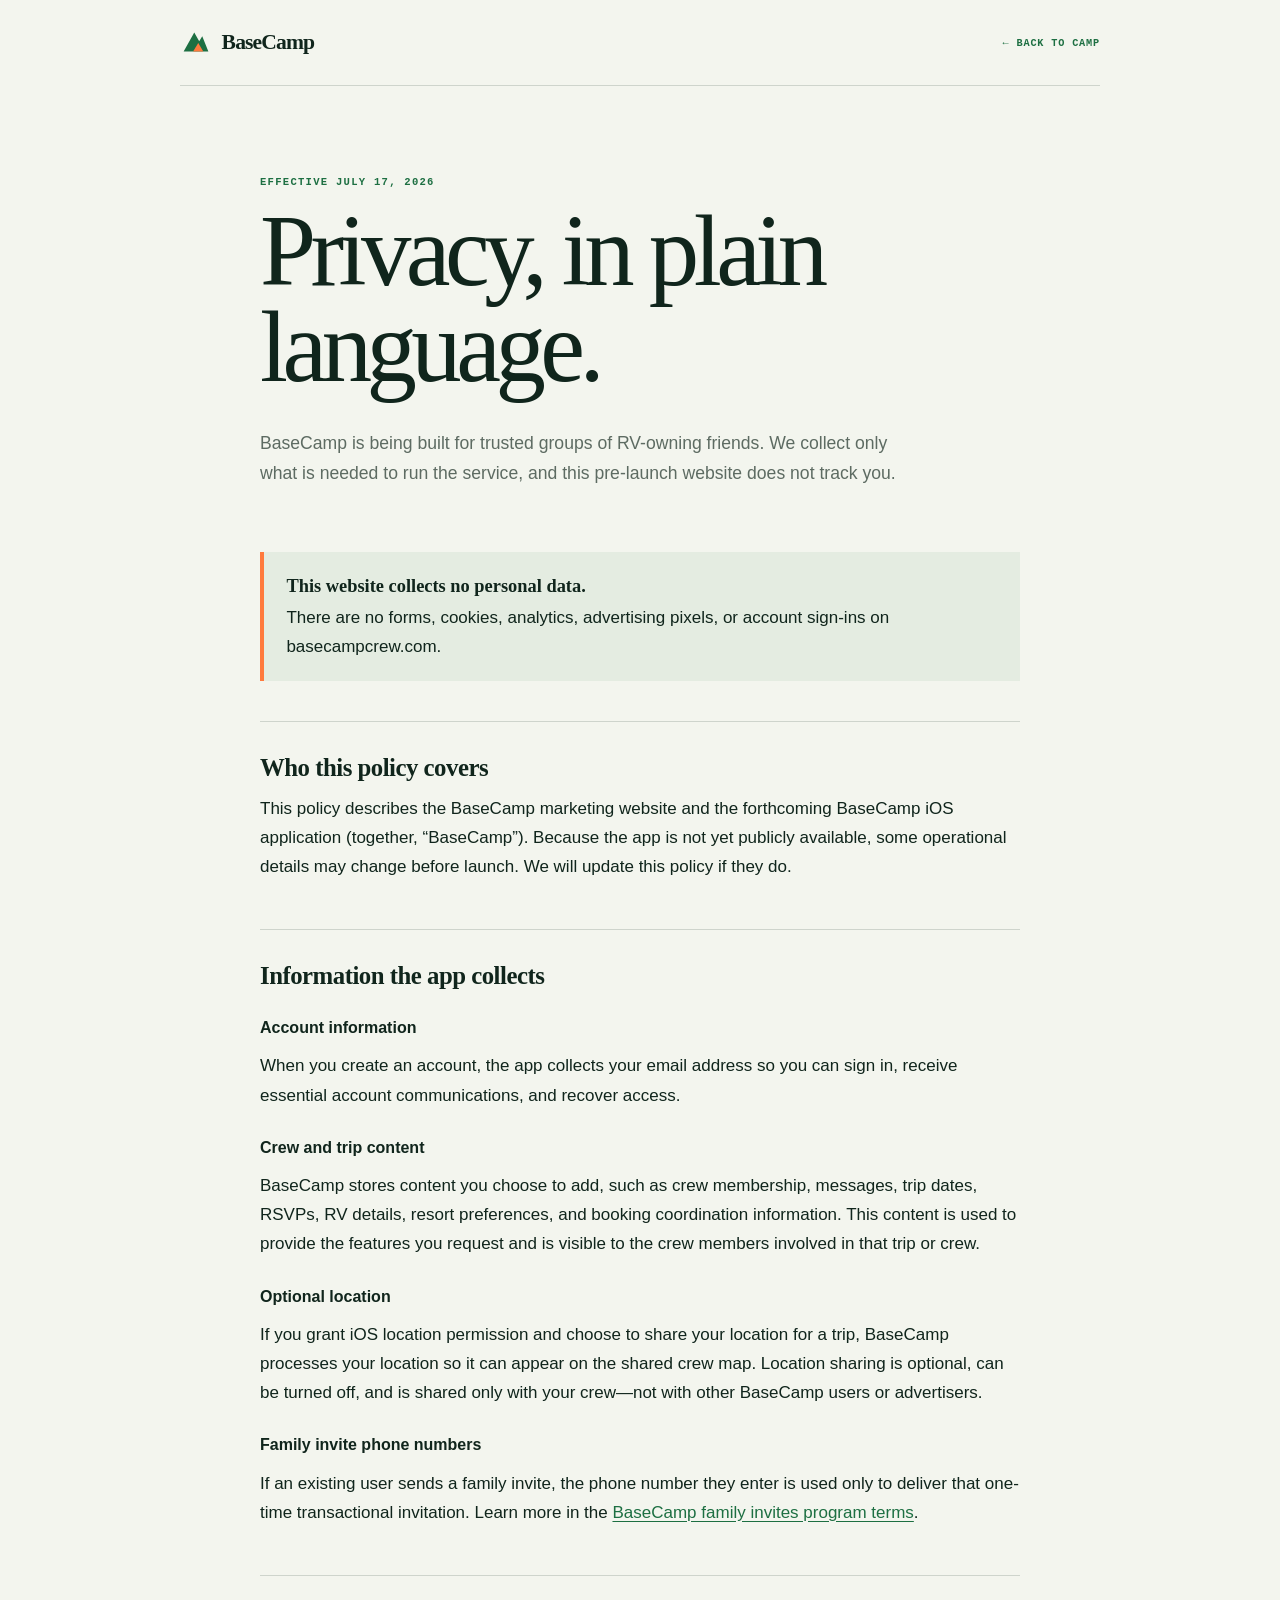
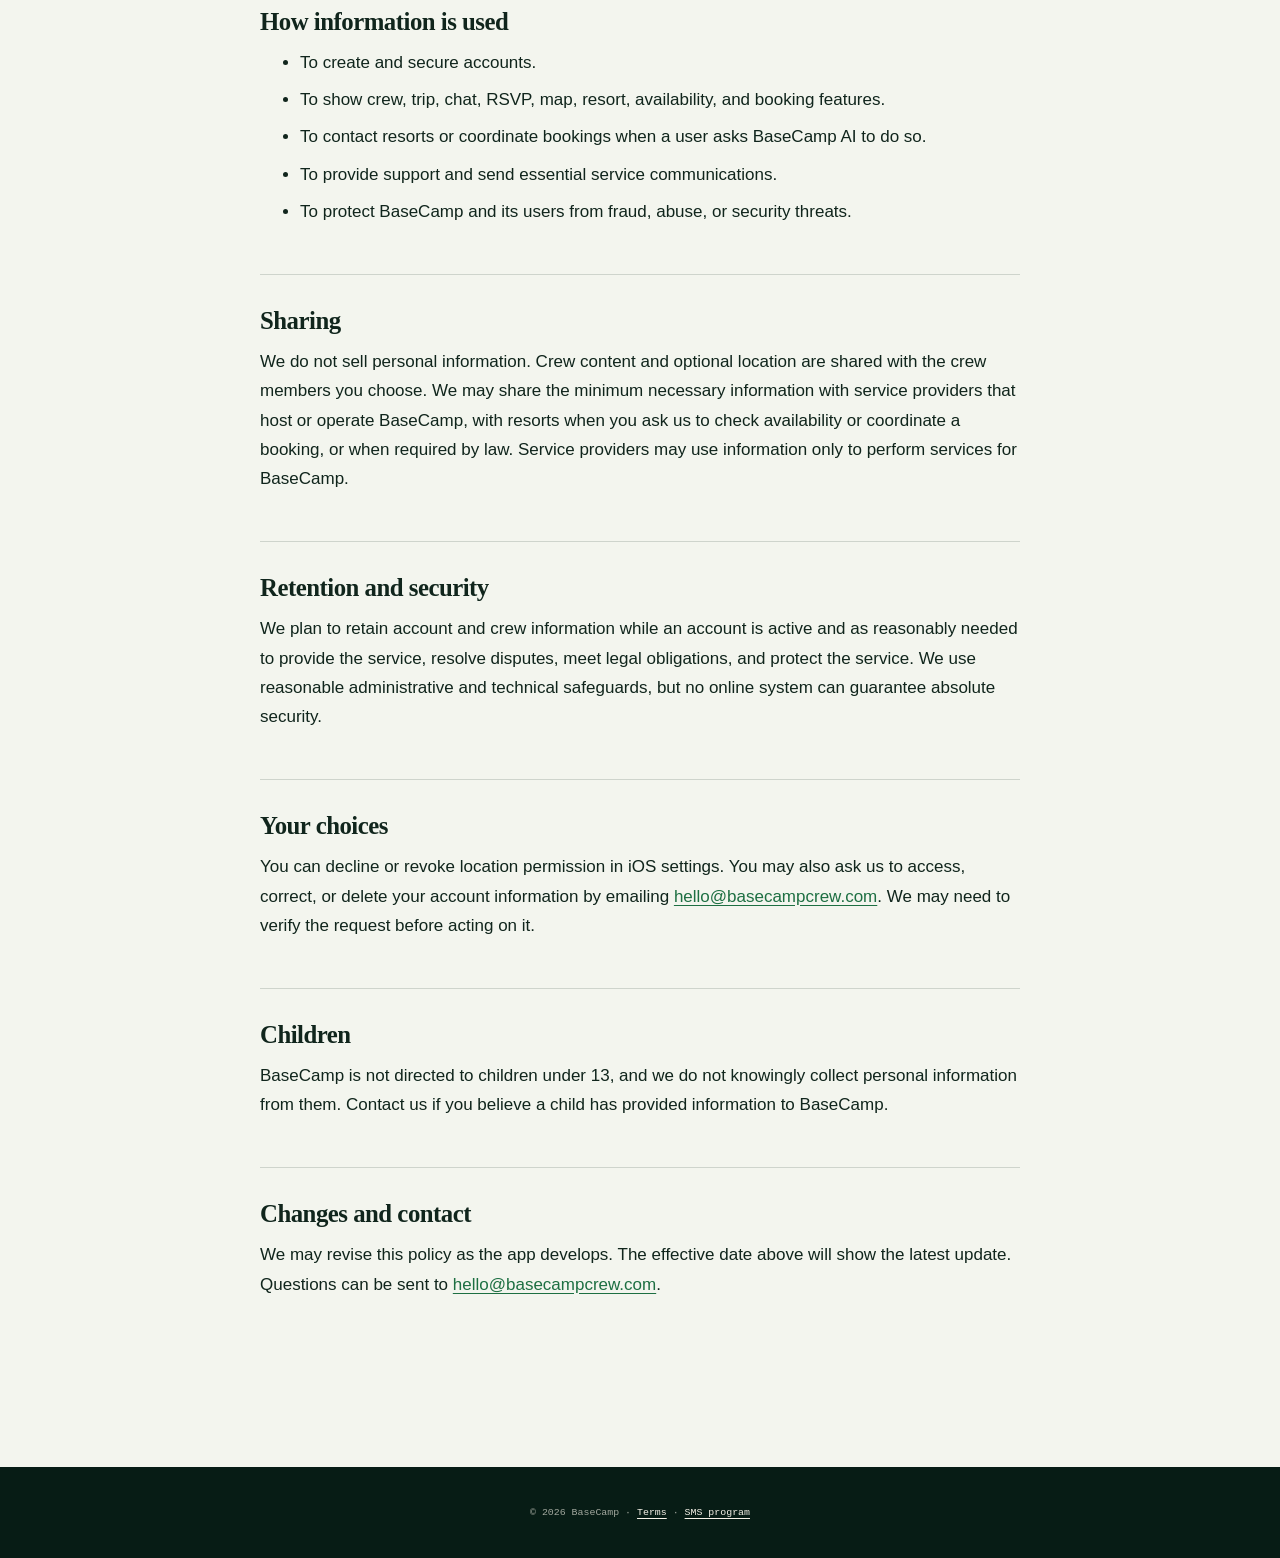
==== privacy.html @ 1815d850 "basecampcrew.com: Modern Trailhead site + hardened deploy tooling (BaseCamp#390) Co-Authored-By: Cla" ====
<!doctype html>
<html lang="en">
<head>
  <meta charset="utf-8">
  <meta name="viewport" content="width=device-width, initial-scale=1">
  <title>Privacy Policy — BaseCamp</title>
  <meta name="description" content="BaseCamp privacy policy for the pre-launch website and iOS app.">
  <meta name="robots" content="index,follow">
  <link rel="canonical" href="https://basecampcrew.com/privacy.html">
  <link rel="icon" href="data:image/svg+xml,%3Csvg xmlns='http://www.w3.org/2000/svg' viewBox='0 0 64 64'%3E%3Crect width='64' height='64' rx='16' fill='%231d6f42'/%3E%3Cpath d='M11 46 28 16l8 14 5-8 13 24Z' fill='%23f4f4ec'/%3E%3C/svg%3E">
  <link rel="stylesheet" href="css/legal.css">
</head>
<body>
  <a class="skip-link" href="#content">Skip to content</a>
  <header class="legal-header"><a class="brand" href="index.html"><svg viewBox="0 0 44 44" aria-hidden="true"><path d="M5 35 19.6 9l6.8 11.8 4.2-6.8L39 35Z"/><path class="fire" d="m18 35 7.1-11.6L32 35Z"/></svg>BaseCamp</a><a class="back" href="index.html">← Back to camp</a></header>
  <main id="content">
    <p class="legal-kicker">Effective July 17, 2026</p>
    <h1>Privacy, in plain language.</h1>
    <p class="intro">BaseCamp is being built for trusted groups of RV-owning friends. We collect only what is needed to run the service, and this pre-launch website does not track you.</p>
    <div class="notice"><strong>This website collects no personal data.</strong>There are no forms, cookies, analytics, advertising pixels, or account sign-ins on basecampcrew.com.</div>
    <section><h2>Who this policy covers</h2><p>This policy describes the BaseCamp marketing website and the forthcoming BaseCamp iOS application (together, “BaseCamp”). Because the app is not yet publicly available, some operational details may change before launch. We will update this policy if they do.</p></section>
    <section><h2>Information the app collects</h2><h3>Account information</h3><p>When you create an account, the app collects your email address so you can sign in, receive essential account communications, and recover access.</p><h3>Crew and trip content</h3><p>BaseCamp stores content you choose to add, such as crew membership, messages, trip dates, RSVPs, RV details, resort preferences, and booking coordination information. This content is used to provide the features you request and is visible to the crew members involved in that trip or crew.</p><h3>Optional location</h3><p>If you grant iOS location permission and choose to share your location for a trip, BaseCamp processes your location so it can appear on the shared crew map. Location sharing is optional, can be turned off, and is shared only with your crew—not with other BaseCamp users or advertisers.</p><h3>Family invite phone numbers</h3><p>If an existing user sends a family invite, the phone number they enter is used only to deliver that one-time transactional invitation. Learn more in the <a href="sms.html">BaseCamp family invites program terms</a>.</p></section>
    <section><h2>How information is used</h2><ul><li>To create and secure accounts.</li><li>To show crew, trip, chat, RSVP, map, resort, availability, and booking features.</li><li>To contact resorts or coordinate bookings when a user asks BaseCamp AI to do so.</li><li>To provide support and send essential service communications.</li><li>To protect BaseCamp and its users from fraud, abuse, or security threats.</li></ul></section>
    <section><h2>Sharing</h2><p>We do not sell personal information. Crew content and optional location are shared with the crew members you choose. We may share the minimum necessary information with service providers that host or operate BaseCamp, with resorts when you ask us to check availability or coordinate a booking, or when required by law. Service providers may use information only to perform services for BaseCamp.</p></section>
    <section><h2>Retention and security</h2><p>We plan to retain account and crew information while an account is active and as reasonably needed to provide the service, resolve disputes, meet legal obligations, and protect the service. We use reasonable administrative and technical safeguards, but no online system can guarantee absolute security.</p></section>
    <section><h2>Your choices</h2><p>You can decline or revoke location permission in iOS settings. You may also ask us to access, correct, or delete your account information by emailing <a href="mailto:hello@basecampcrew.com">hello@basecampcrew.com</a>. We may need to verify the request before acting on it.</p></section>
    <section><h2>Children</h2><p>BaseCamp is not directed to children under 13, and we do not knowingly collect personal information from them. Contact us if you believe a child has provided information to BaseCamp.</p></section>
    <section><h2>Changes and contact</h2><p>We may revise this policy as the app develops. The effective date above will show the latest update. Questions can be sent to <a href="mailto:hello@basecampcrew.com">hello@basecampcrew.com</a>.</p></section>
  </main>
  <footer>© 2026 BaseCamp · <a href="terms.html">Terms</a> · <a href="sms.html">SMS program</a></footer>
</body>
</html>
---- css/legal.css ----
:root {
  color-scheme: light dark;
  --paper: #f3f5ee;
  --ink: #10251c;
  --muted: #5d6b62;
  --green: #1d6f42;
  --orange: #ff7a3d;
  --line: rgba(16, 37, 28, .16);
  --display: Charter, "Iowan Old Style", "Palatino Linotype", Georgia, serif;
  --sans: "Avenir Next", Avenir, "Trebuchet MS", sans-serif;
  --mono: "SFMono-Regular", Consolas, "Liberation Mono", monospace;
}
* { box-sizing: border-box; }
body { margin: 0; background: var(--paper); color: var(--ink); font-family: var(--sans); font-size: 17px; line-height: 1.72; }
a { color: var(--green); text-underline-offset: 3px; }
.skip-link { position: fixed; top: 8px; left: 8px; z-index: 9; padding: .6rem 1rem; transform: translateY(-150%); background: var(--ink); color: var(--paper); }
.skip-link:focus { transform: none; }
.legal-header { display: flex; justify-content: space-between; align-items: center; width: min(100% - 40px, 920px); height: 86px; margin: 0 auto; border-bottom: 1px solid var(--line); }
.brand { display: inline-flex; align-items: center; gap: .6rem; color: var(--ink); font-family: var(--display); font-size: 1.35rem; font-weight: 700; letter-spacing: -.04em; text-decoration: none; }
.brand svg { width: 32px; fill: var(--green); }
.brand .fire { fill: var(--orange); }
.back { font: 700 .64rem var(--mono); letter-spacing: .08em; text-decoration: none; text-transform: uppercase; }
main { width: min(100% - 40px, 760px); margin: 0 auto; padding: 90px 0 120px; }
.legal-kicker { margin: 0 0 1rem; color: var(--green); font: 700 .66rem var(--mono); letter-spacing: .12em; text-transform: uppercase; }
h1 { max-width: 700px; margin: 0; font: 500 clamp(3.5rem, 9vw, 6.3rem)/.95 var(--display); letter-spacing: -.055em; }
.intro { max-width: 650px; margin: 2rem 0 4rem; color: var(--muted); font-size: 1.1rem; }
.notice { margin: 2.5rem 0; padding: 1.2rem 1.4rem; border-left: 4px solid var(--orange); background: rgba(29,111,66,.07); }
.notice strong { display: block; font-family: var(--display); font-size: 1.15rem; }
section { padding: 2rem 0; border-top: 1px solid var(--line); }
h2 { margin: 0 0 .75rem; font: 600 1.55rem var(--display); letter-spacing: -.02em; }
h3 { margin: 1.5rem 0 .5rem; font-size: 1rem; }
p, ul { margin: .6rem 0 1rem; }
li + li { margin-top: .5rem; }
.sms-summary { display: grid; grid-template-columns: repeat(2, 1fr); gap: 1px; margin: 3rem 0; border: 1px solid var(--line); background: var(--line); }
.sms-summary div { padding: 1.2rem; background: var(--paper); }
.sms-summary small { display: block; color: var(--green); font: 700 .58rem var(--mono); letter-spacing: .1em; text-transform: uppercase; }
.sms-summary strong { display: block; margin-top: .35rem; font-family: var(--display); font-size: 1.05rem; }
.sample-message { padding: 1.3rem; border-radius: 16px 16px 16px 3px; background: var(--green); color: #fff; }
.sample-message small { display: block; margin-bottom: .5rem; font: 700 .56rem var(--mono); letter-spacing: .1em; }
footer { padding: 2.5rem 20px; background: #071c15; color: rgba(246,242,232,.65); font: .62rem var(--mono); text-align: center; }
footer a { color: #f6f2e8; }
@media (max-width: 560px) { main { padding-top: 60px; } .sms-summary { grid-template-columns: 1fr; } }
@media (prefers-color-scheme: dark) {
  :root { --paper: #0c2119; --ink: #f1eee4; --muted: #aab7ae; --green: #65bd85; --line: rgba(255,255,255,.14); }
}
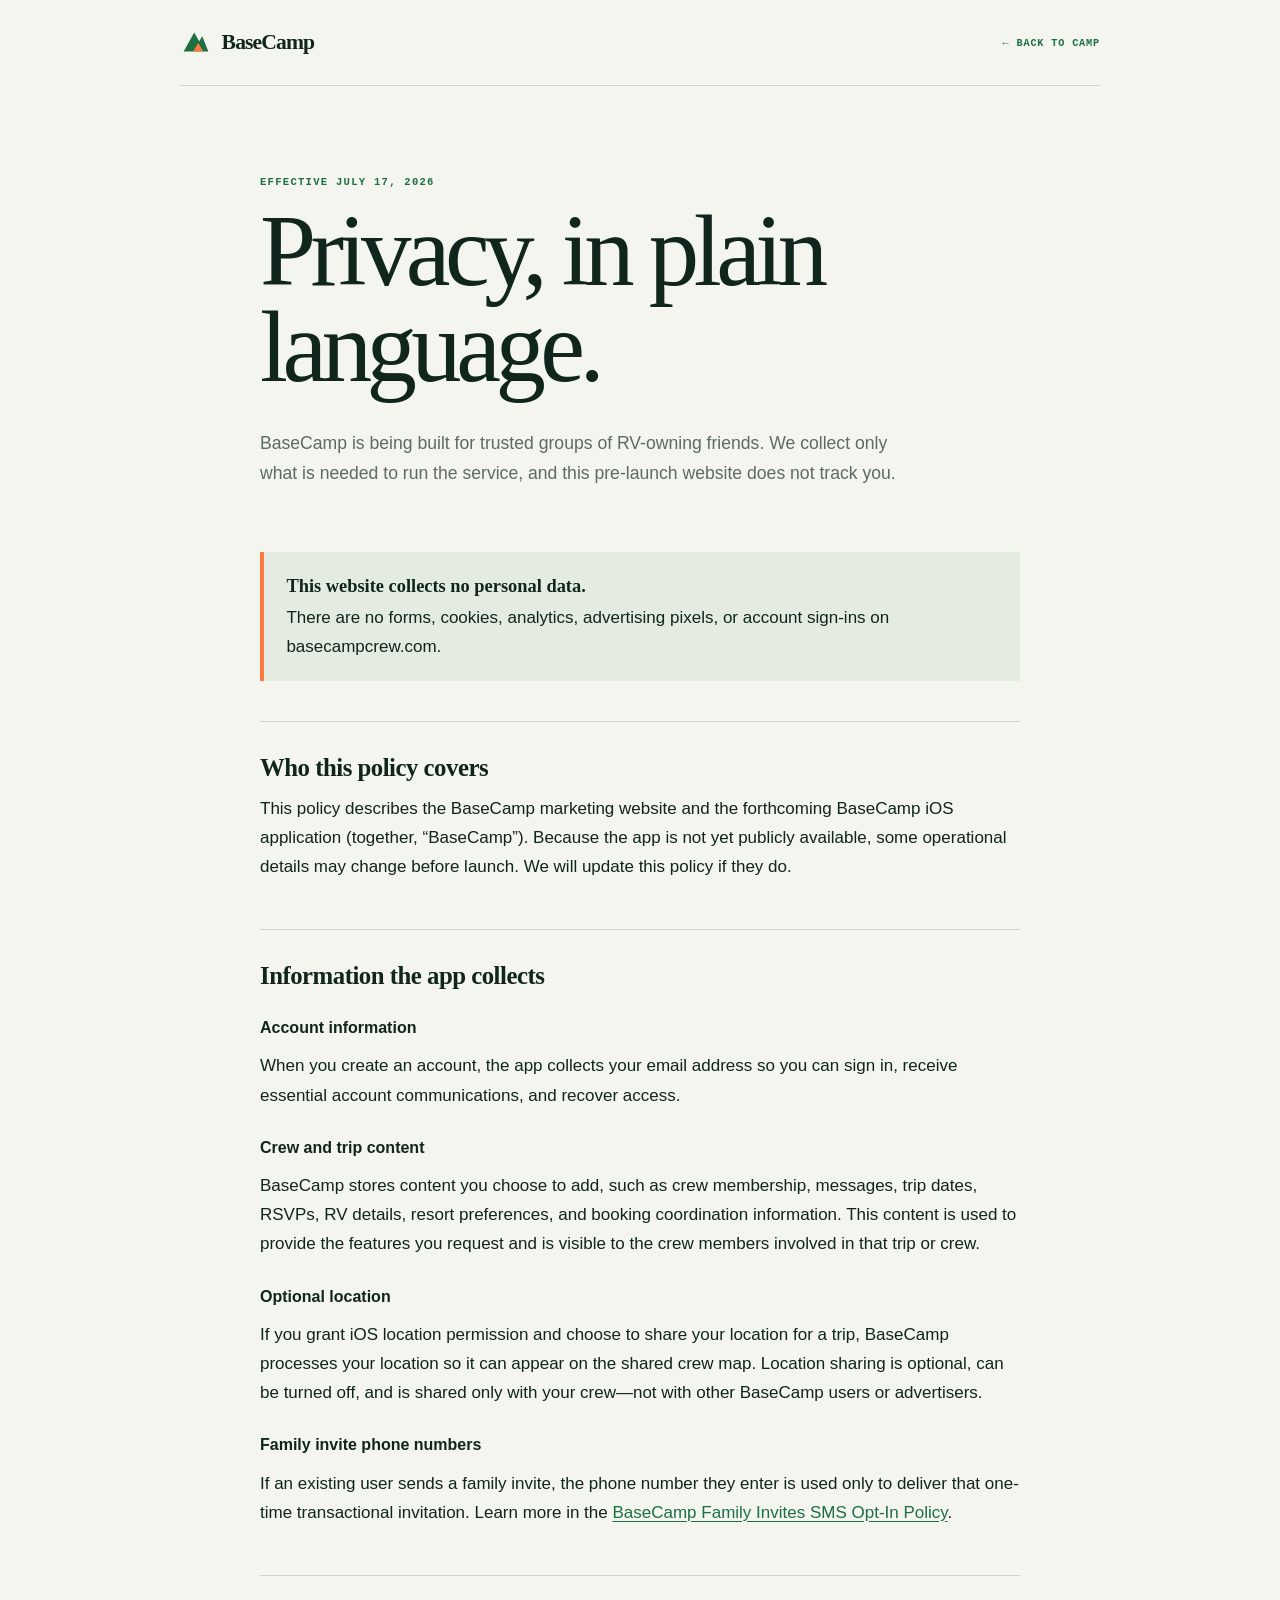
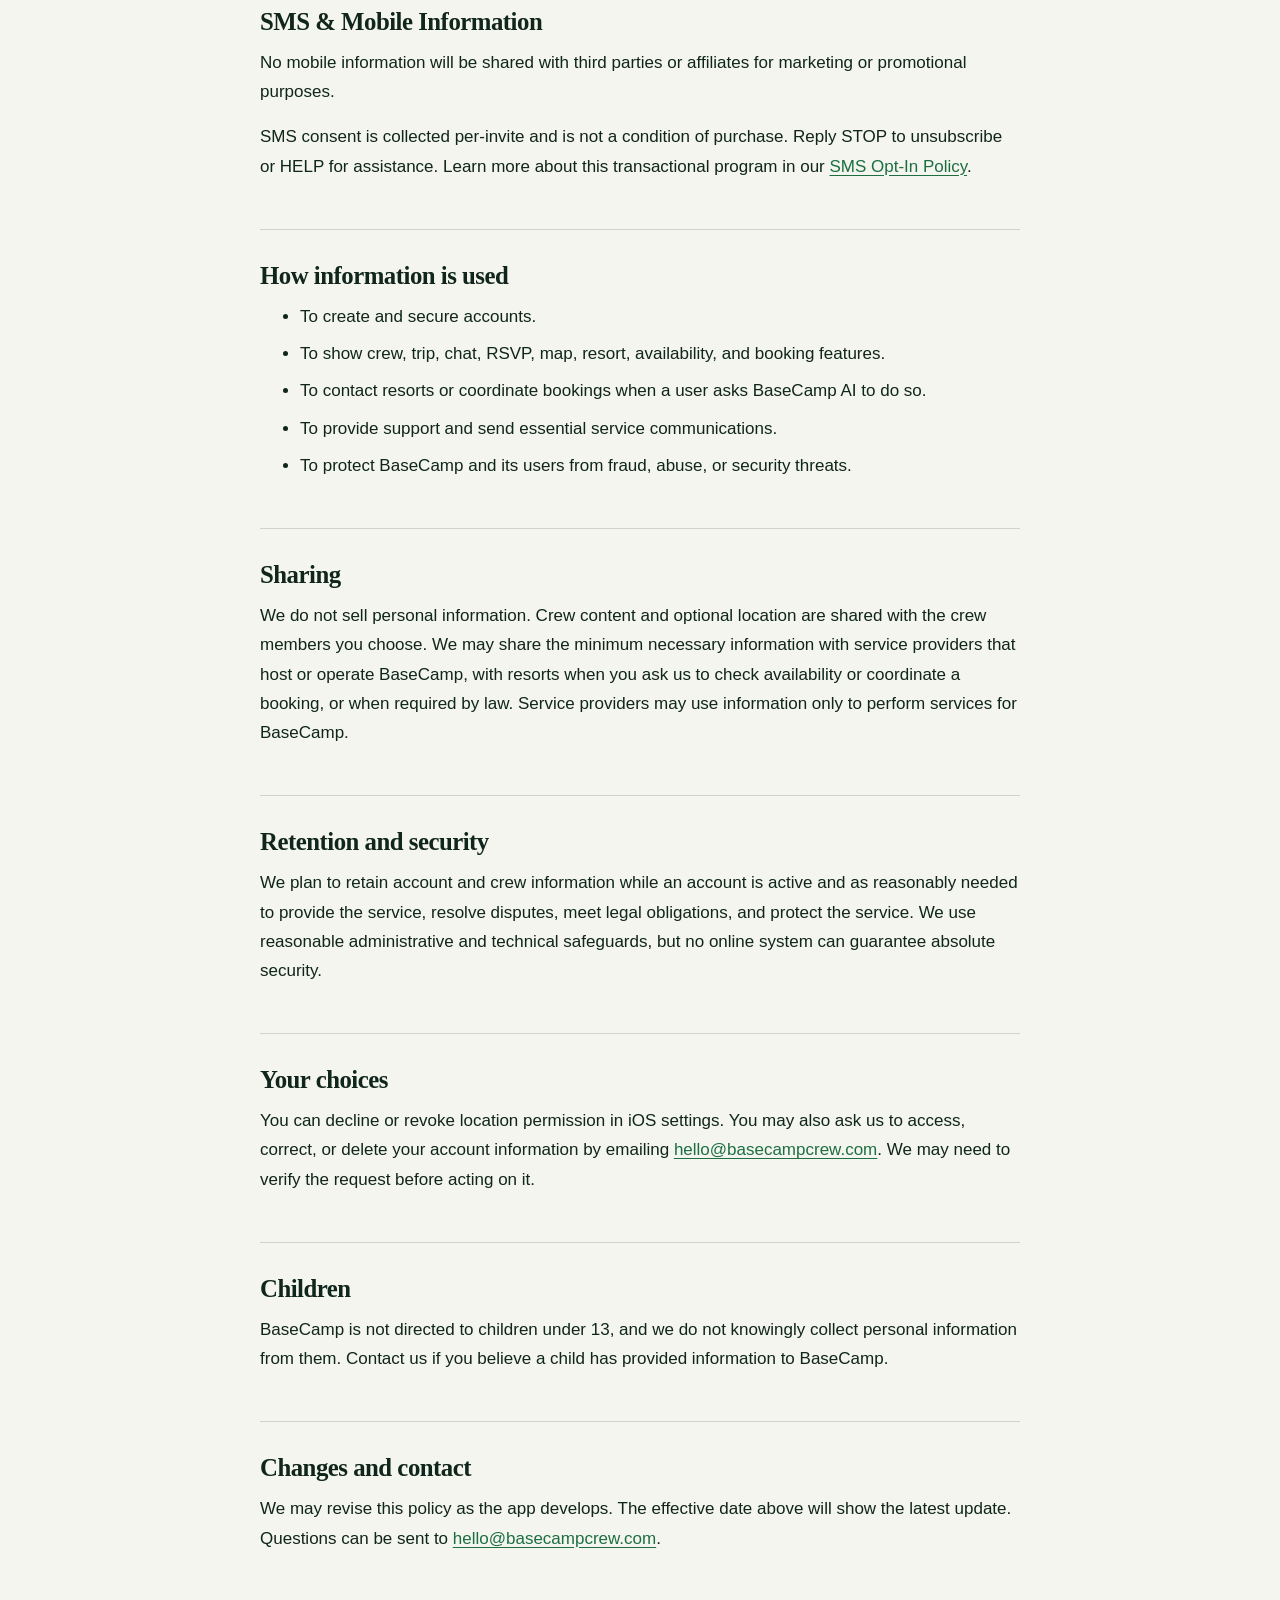
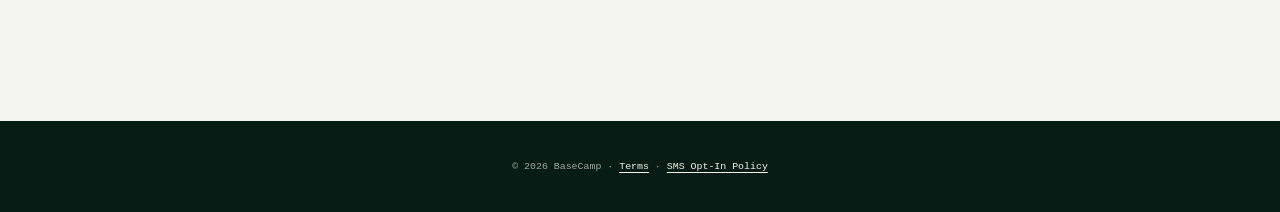
==== commit 481b41a0: "Twilio TFV compliance: canonical /opt-in with express-consent workflow, CTIA privacy clause, extensi" ====
--- a/privacy.html
+++ b/privacy.html
@@ -6,20 +6,21 @@
   <title>Privacy Policy — BaseCamp</title>
   <meta name="description" content="BaseCamp privacy policy for the pre-launch website and iOS app.">
   <meta name="robots" content="index,follow">
-  <link rel="canonical" href="https://basecampcrew.com/privacy.html">
+  <link rel="canonical" href="https://basecampcrew.com/privacy">
   <link rel="icon" href="data:image/svg+xml,%3Csvg xmlns='http://www.w3.org/2000/svg' viewBox='0 0 64 64'%3E%3Crect width='64' height='64' rx='16' fill='%231d6f42'/%3E%3Cpath d='M11 46 28 16l8 14 5-8 13 24Z' fill='%23f4f4ec'/%3E%3C/svg%3E">
-  <link rel="stylesheet" href="css/legal.css">
+  <link rel="stylesheet" href="/css/legal.css">
 </head>
 <body>
   <a class="skip-link" href="#content">Skip to content</a>
-  <header class="legal-header"><a class="brand" href="index.html"><svg viewBox="0 0 44 44" aria-hidden="true"><path d="M5 35 19.6 9l6.8 11.8 4.2-6.8L39 35Z"/><path class="fire" d="m18 35 7.1-11.6L32 35Z"/></svg>BaseCamp</a><a class="back" href="index.html">← Back to camp</a></header>
+  <header class="legal-header"><a class="brand" href="/"><svg viewBox="0 0 44 44" aria-hidden="true"><path d="M5 35 19.6 9l6.8 11.8 4.2-6.8L39 35Z"/><path class="fire" d="m18 35 7.1-11.6L32 35Z"/></svg>BaseCamp</a><a class="back" href="/">← Back to camp</a></header>
   <main id="content">
     <p class="legal-kicker">Effective July 17, 2026</p>
     <h1>Privacy, in plain language.</h1>
     <p class="intro">BaseCamp is being built for trusted groups of RV-owning friends. We collect only what is needed to run the service, and this pre-launch website does not track you.</p>
     <div class="notice"><strong>This website collects no personal data.</strong>There are no forms, cookies, analytics, advertising pixels, or account sign-ins on basecampcrew.com.</div>
     <section><h2>Who this policy covers</h2><p>This policy describes the BaseCamp marketing website and the forthcoming BaseCamp iOS application (together, “BaseCamp”). Because the app is not yet publicly available, some operational details may change before launch. We will update this policy if they do.</p></section>
-    <section><h2>Information the app collects</h2><h3>Account information</h3><p>When you create an account, the app collects your email address so you can sign in, receive essential account communications, and recover access.</p><h3>Crew and trip content</h3><p>BaseCamp stores content you choose to add, such as crew membership, messages, trip dates, RSVPs, RV details, resort preferences, and booking coordination information. This content is used to provide the features you request and is visible to the crew members involved in that trip or crew.</p><h3>Optional location</h3><p>If you grant iOS location permission and choose to share your location for a trip, BaseCamp processes your location so it can appear on the shared crew map. Location sharing is optional, can be turned off, and is shared only with your crew—not with other BaseCamp users or advertisers.</p><h3>Family invite phone numbers</h3><p>If an existing user sends a family invite, the phone number they enter is used only to deliver that one-time transactional invitation. Learn more in the <a href="sms.html">BaseCamp family invites program terms</a>.</p></section>
+    <section><h2>Information the app collects</h2><h3>Account information</h3><p>When you create an account, the app collects your email address so you can sign in, receive essential account communications, and recover access.</p><h3>Crew and trip content</h3><p>BaseCamp stores content you choose to add, such as crew membership, messages, trip dates, RSVPs, RV details, resort preferences, and booking coordination information. This content is used to provide the features you request and is visible to the crew members involved in that trip or crew.</p><h3>Optional location</h3><p>If you grant iOS location permission and choose to share your location for a trip, BaseCamp processes your location so it can appear on the shared crew map. Location sharing is optional, can be turned off, and is shared only with your crew—not with other BaseCamp users or advertisers.</p><h3>Family invite phone numbers</h3><p>If an existing user sends a family invite, the phone number they enter is used only to deliver that one-time transactional invitation. Learn more in the <a href="/opt-in">BaseCamp Family Invites SMS Opt-In Policy</a>.</p></section>
+    <section><h2>SMS &amp; Mobile Information</h2><p>No mobile information will be shared with third parties or affiliates for marketing or promotional purposes.</p><p>SMS consent is collected per-invite and is not a condition of purchase. Reply STOP to unsubscribe or HELP for assistance. Learn more about this transactional program in our <a href="/opt-in">SMS Opt-In Policy</a>.</p></section>
     <section><h2>How information is used</h2><ul><li>To create and secure accounts.</li><li>To show crew, trip, chat, RSVP, map, resort, availability, and booking features.</li><li>To contact resorts or coordinate bookings when a user asks BaseCamp AI to do so.</li><li>To provide support and send essential service communications.</li><li>To protect BaseCamp and its users from fraud, abuse, or security threats.</li></ul></section>
     <section><h2>Sharing</h2><p>We do not sell personal information. Crew content and optional location are shared with the crew members you choose. We may share the minimum necessary information with service providers that host or operate BaseCamp, with resorts when you ask us to check availability or coordinate a booking, or when required by law. Service providers may use information only to perform services for BaseCamp.</p></section>
     <section><h2>Retention and security</h2><p>We plan to retain account and crew information while an account is active and as reasonably needed to provide the service, resolve disputes, meet legal obligations, and protect the service. We use reasonable administrative and technical safeguards, but no online system can guarantee absolute security.</p></section>
@@ -27,6 +28,6 @@
     <section><h2>Children</h2><p>BaseCamp is not directed to children under 13, and we do not knowingly collect personal information from them. Contact us if you believe a child has provided information to BaseCamp.</p></section>
     <section><h2>Changes and contact</h2><p>We may revise this policy as the app develops. The effective date above will show the latest update. Questions can be sent to <a href="mailto:hello@basecampcrew.com">hello@basecampcrew.com</a>.</p></section>
   </main>
-  <footer>© 2026 BaseCamp · <a href="terms.html">Terms</a> · <a href="sms.html">SMS program</a></footer>
+  <footer>© 2026 BaseCamp · <a href="/terms">Terms</a> · <a href="/opt-in">SMS Opt-In Policy</a></footer>
 </body>
 </html>
--- a/css/legal.css
+++ b/css/legal.css
@@ -37,6 +37,28 @@
 .sms-summary strong { display: block; margin-top: .35rem; font-family: var(--display); font-size: 1.05rem; }
 .sample-message { padding: 1.3rem; border-radius: 16px 16px 16px 3px; background: var(--green); color: #fff; }
 .sample-message small { display: block; margin-bottom: .5rem; font: 700 .56rem var(--mono); letter-spacing: .1em; }
+.consent-mockup { margin: 2rem 0; }
+.consent-mockup svg { display: block; width: 100%; height: auto; filter: drop-shadow(0 18px 32px rgba(16,37,28,.12)); }
+.consent-mockup figcaption { margin-top: .75rem; color: var(--muted); font-size: .82rem; text-align: center; }
+.mockup-shell { fill: #10251c; }
+.mockup-screen { fill: #f8f8f2; }
+.mockup-back { fill: #e8ede5; }
+.mockup-back-icon { fill: none; stroke: #1d6f42; stroke-linecap: round; stroke-linejoin: round; stroke-width: 3; }
+.mockup-nav, .mockup-label, .mockup-required, .mockup-state { fill: #1d6f42; font: 700 13px var(--mono); letter-spacing: 1.2px; }
+.mockup-title { fill: #10251c; font: 600 34px var(--display); letter-spacing: -1px; }
+.mockup-copy, .mockup-placeholder, .mockup-consent { fill: #526159; font: 18px var(--sans); }
+.mockup-label { font-size: 12px; }
+.mockup-field { fill: #fff; stroke: rgba(16,37,28,.22); stroke-width: 2; }
+.mockup-placeholder { fill: #758179; }
+.mockup-checkbox { fill: #fff; stroke: #1d6f42; stroke-width: 3; }
+.mockup-required { fill: #b74d21; font-size: 11px; }
+.mockup-consent { fill: #10251c; font-size: 17px; }
+.mockup-button-disabled { fill: #d6dcd5; }
+.mockup-button-label { fill: #7b857e; font: 700 17px var(--sans); }
+.mockup-state { fill: #758179; font-size: 10px; }
+.workflow-steps { margin: 2rem 0 0; padding-left: 1.5rem; }
+.workflow-steps li { padding-left: .4rem; }
+.workflow-steps li::marker { color: var(--green); font: 700 .9rem var(--mono); }
 footer { padding: 2.5rem 20px; background: #071c15; color: rgba(246,242,232,.65); font: .62rem var(--mono); text-align: center; }
 footer a { color: #f6f2e8; }
 @media (max-width: 560px) { main { padding-top: 60px; } .sms-summary { grid-template-columns: 1fr; } }
